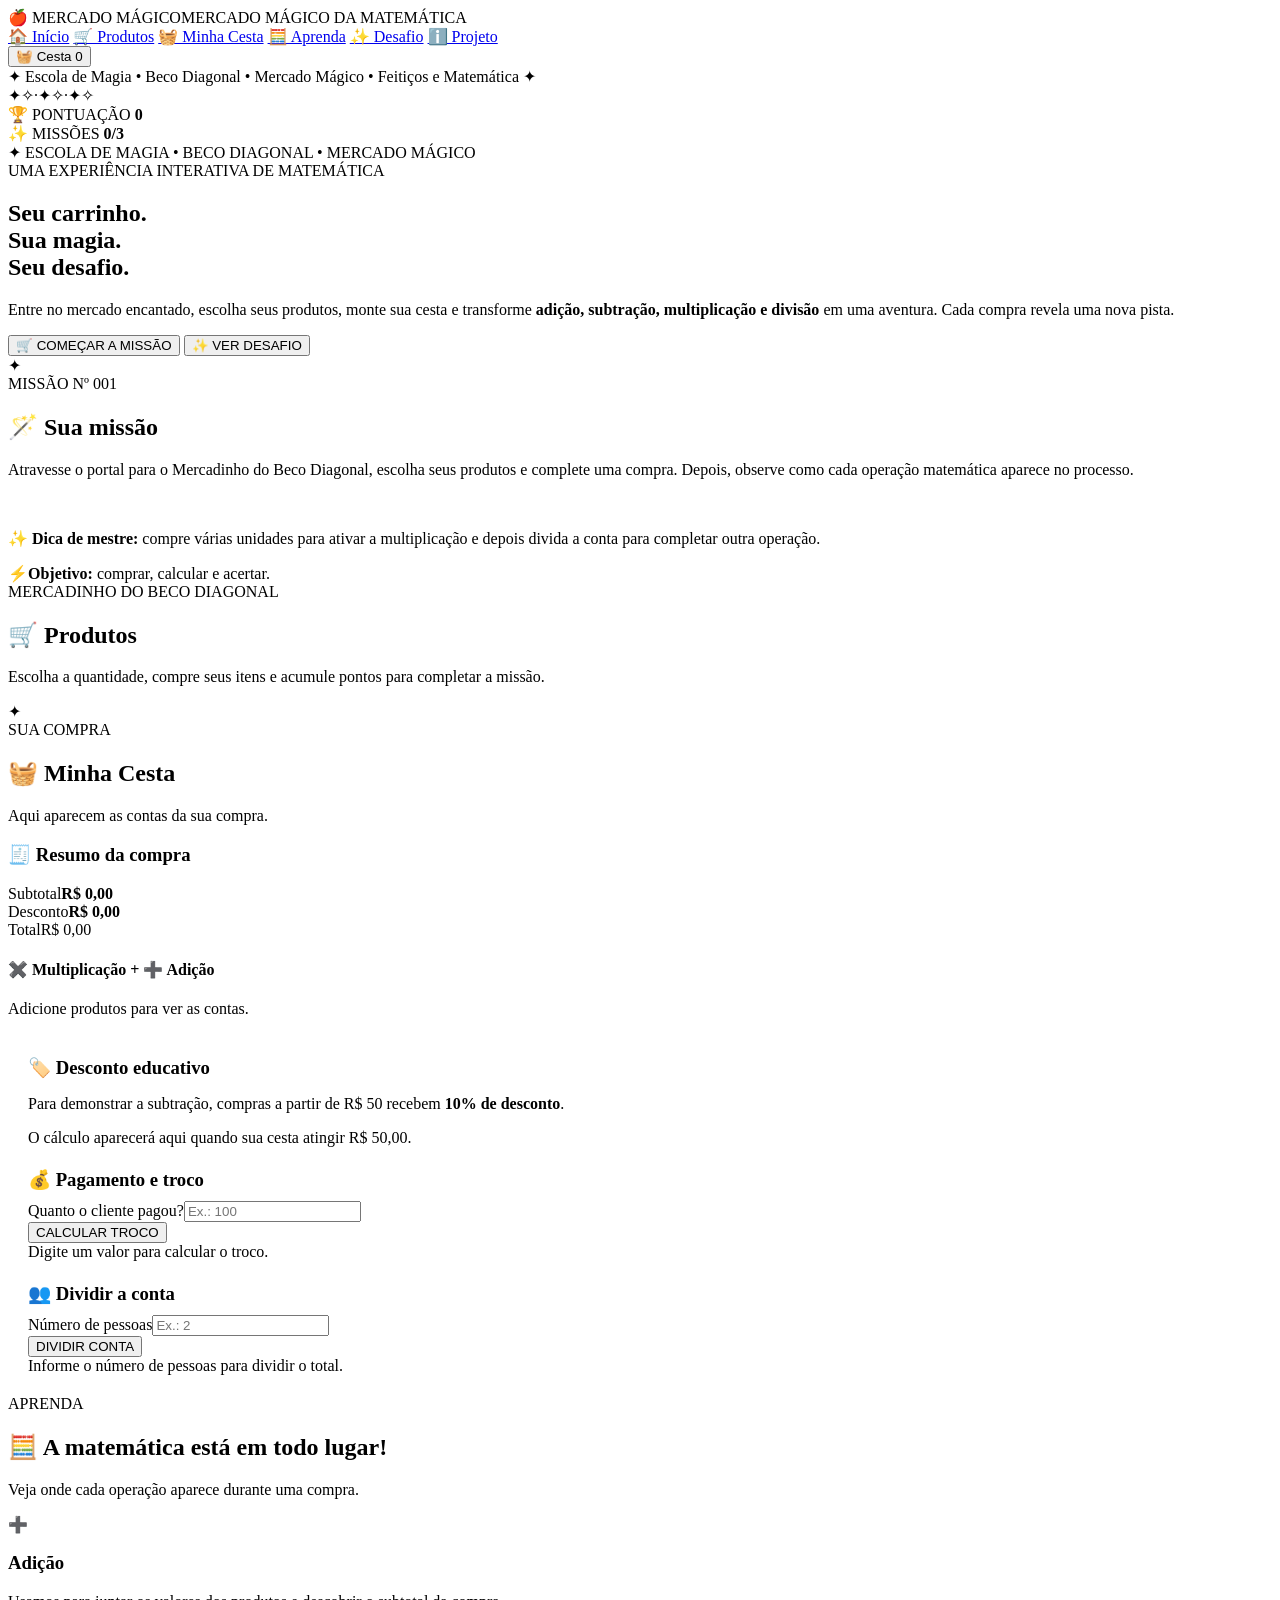
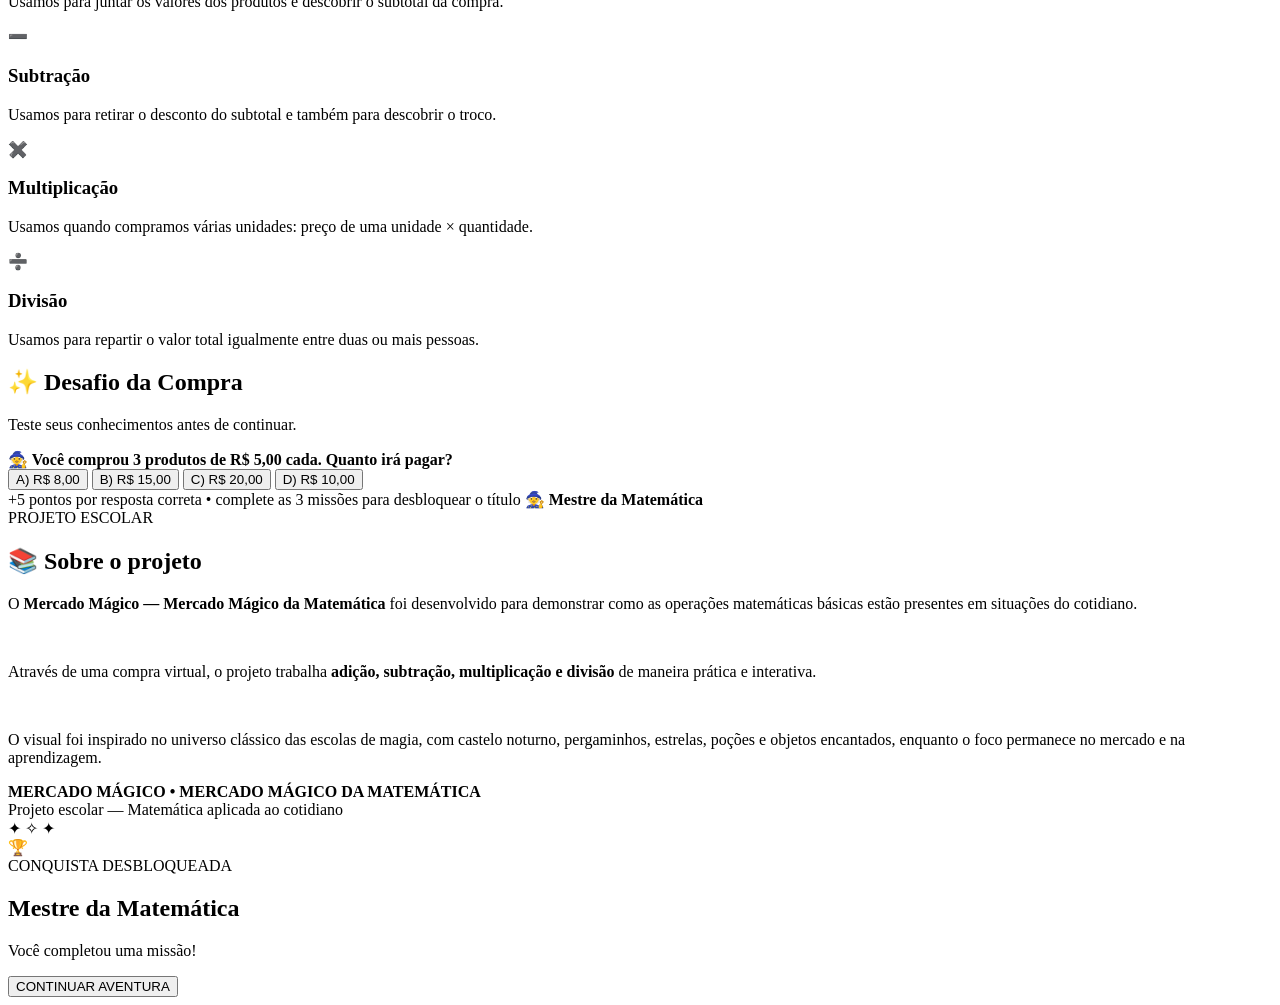
==== index.html @ 61a1bfc3 "alterações no projeto matematicos" ====
<!DOCTYPE html>
<html lang="pt-BR">
<head>
<meta charset="UTF-8">
<meta name="viewport" content="width=device-width, initial-scale=1.0">
<title>Mercado Mágico | Mercado Mágico da Matemática</title>
<link rel="stylesheet" href="style.css">
</head>
<body>

<header>
<div class="nav">
  <div class="logo">🍎 MERCADO MÁGICO<span>MERCADO MÁGICO DA MATEMÁTICA</span></div>
  <nav>
    <a href="#inicio">🏠 Início</a>
    <a href="#produtos">🛒 Produtos</a>
    <a href="#cesta">🧺 Minha Cesta</a>
    <a href="#aprender">🧮 Aprenda</a>
    <a href="#desafio">✨ Desafio</a>
    <a href="#sobre">ℹ️ Projeto</a>
  </nav>
  <button class="cartBtn" onclick="irParaCesta()">🧺 Cesta <span id="headerCount">0</span></button>
</div>
</header>
<div class="magicRibbon">✦ Escola de Magia <span>•</span> Beco Diagonal <span>•</span> Mercado Mágico <span>•</span> Feitiços e Matemática ✦</div>
<div class="floating-magic" aria-hidden="true">
  <span>✦</span><span>✧</span><span>·</span><span>✦</span><span>✧</span><span>·</span><span>✦</span><span>✧</span>
</div>
<div class="scorebar">
  <div><span class="score-label">🏆 PONTUAÇÃO</span> <strong id="score">0</strong></div>
  <div class="progress-wrap"><span id="progressFill"></span></div>
  <div><span class="score-label">✨ MISSÕES</span> <strong id="missions">0/3</strong></div>
</div>

<main>
<section id="inicio" class="hero">
  <div>
    <span class="badge">✦ ESCOLA DE MAGIA • BECO DIAGONAL • MERCADO MÁGICO</span>
    <div class="hero-kicker">UMA EXPERIÊNCIA INTERATIVA DE MATEMÁTICA</div>
    <h1>Seu carrinho.<br><span>Sua magia.</span><br>Seu desafio.</h1>
    <p>Entre no mercado encantado, escolha seus produtos, monte sua cesta e transforme <b>adição, subtração, multiplicação e divisão</b> em uma aventura. Cada compra revela uma nova pista.</p>
    <div class="hero-actions">
      <button class="primary" onclick="document.getElementById('produtos').scrollIntoView()">🛒 COMEÇAR A MISSÃO</button>
      <button class="ghost-btn" onclick="document.getElementById('desafio').scrollIntoView()">✨ VER DESAFIO</button>
    </div>
  </div>
  <div class="heroCard">
    <div class="seal">✦</div>
    <div class="card-label">MISSÃO Nº 001</div>
    <h2>🪄 Sua missão</h2>
    <p>Atravesse o portal para o Mercadinho do Beco Diagonal, escolha seus produtos e complete uma compra. Depois, observe como cada operação matemática aparece no processo.</p>
    <br><p><b>✨ Dica de mestre:</b> compre várias unidades para ativar a multiplicação e depois divida a conta para completar outra operação.</p><div class="mission-mini"><span>⚡</span><b>Objetivo:</b> comprar, calcular e acertar.</div>
  </div>
</section>

<section id="produtos">
<div class="title">
<span class="badge">MERCADINHO DO BECO DIAGONAL</span>
<h2>🛒 Produtos</h2>
<p>Escolha a quantidade, compre seus itens e acumule pontos para completar a missão.</p><div class="section-rule"><i></i><span>✦</span><i></i></div>
</div>
<div class="categories" id="categories"></div>
<div class="products" id="products"></div>
</section>

<section id="cesta">
<div class="title"><span class="badge">SUA COMPRA</span><h2>🧺 Minha Cesta</h2><p>Aqui aparecem as contas da sua compra.</p></div>
<div class="cartSection">
<div class="cartGrid">
  <div class="cartList" id="cartList"></div>
  <div class="receipt">
    <h3>🧾 Resumo da compra</h3>
    <div class="row"><span>Subtotal</span><b id="subtotal">R$ 0,00</b></div>
    <div class="row"><span>Desconto</span><b id="discount">R$ 0,00</b></div>
    <div class="row total"><span>Total</span><span id="total">R$ 0,00</span></div>
    <div class="mathBox">
      <h4>✖️ Multiplicação + ➕ Adição</h4>
      <div id="mathLines">Adicione produtos para ver as contas.</div>
    </div>
  </div>
</div>

<div style="padding:20px">
<h3 style="color:var(--verde);margin-bottom:10px">🏷️ Desconto educativo</h3>
<p>Para demonstrar a subtração, compras a partir de R$ 50 recebem <b>10% de desconto</b>.</p>
<div class="mathBox" id="discountMath">O cálculo aparecerá aqui quando sua cesta atingir R$ 50,00.</div>

<h3 style="color:var(--verde);margin:22px 0 10px">💰 Pagamento e troco</h3>
<div class="payGrid">
  <div><label>Quanto o cliente pagou?</label><input id="paid" type="number" min="0" step="0.01" placeholder="Ex.: 100"></div>
  <div style="display:flex;align-items:end"><button class="calcButton" onclick="calcularTroco()">CALCULAR TROCO</button></div>
</div>
<div class="result" id="changeResult">Digite um valor para calcular o troco.</div>

<h3 style="color:var(--verde);margin:22px 0 10px">👥 Dividir a conta</h3>
<div class="payGrid">
  <div><label>Número de pessoas</label><input id="people" type="number" min="1" step="1" placeholder="Ex.: 2"></div>
  <div style="display:flex;align-items:end"><button class="calcButton" onclick="dividirConta()">DIVIDIR CONTA</button></div>
</div>
<div class="result" id="divisionResult">Informe o número de pessoas para dividir o total.</div>
</div>
</div>
</section>

<section id="aprender">
<div class="title"><span class="badge">APRENDA</span><h2>🧮 A matemática está em todo lugar!</h2><p>Veja onde cada operação aparece durante uma compra.</p></div>
<div class="lessonGrid">
  <div class="lesson"><div class="icon">➕</div><h3>Adição</h3><p>Usamos para juntar os valores dos produtos e descobrir o subtotal da compra.</p></div>
  <div class="lesson"><div class="icon">➖</div><h3>Subtração</h3><p>Usamos para retirar o desconto do subtotal e também para descobrir o troco.</p></div>
  <div class="lesson"><div class="icon">✖️</div><h3>Multiplicação</h3><p>Usamos quando compramos várias unidades: preço de uma unidade × quantidade.</p></div>
  <div class="lesson"><div class="icon">➗</div><h3>Divisão</h3><p>Usamos para repartir o valor total igualmente entre duas ou mais pessoas.</p></div>
</div>
</section>

<section id="desafio">
<div class="challenge">
<h2>✨ Desafio da Compra</h2>
<p>Teste seus conhecimentos antes de continuar.</p>
<div class="question"><b>🧙 Você comprou 3 produtos de R$ 5,00 cada. Quanto irá pagar?</b></div>
<div class="options">
<button onclick="responderDesafio(false)">A) R$ 8,00</button>
<button onclick="responderDesafio(true)">B) R$ 15,00</button>
<button onclick="responderDesafio(false)">C) R$ 20,00</button>
<button onclick="responderDesafio(false)">D) R$ 10,00</button>
</div>
<div class="feedback" id="feedback"></div><div class="challenge-score">+5 pontos por resposta correta • complete as 3 missões para desbloquear o título <b>🧙 Mestre da Matemática</b></div>
</div>
</section>

<section id="sobre">
<div class="about">
<div class="title"><span class="badge">PROJETO ESCOLAR</span><h2>📚 Sobre o projeto</h2></div>
<p>O <b>Mercado Mágico — Mercado Mágico da Matemática</b> foi desenvolvido para demonstrar como as operações matemáticas básicas estão presentes em situações do cotidiano.</p><br>
<p>Através de uma compra virtual, o projeto trabalha <b>adição, subtração, multiplicação e divisão</b> de maneira prática e interativa.</p><br>
<p>O visual foi inspirado no universo clássico das escolas de magia, com castelo noturno, pergaminhos, estrelas, poções e objetos encantados, enquanto o foco permanece no mercado e na aprendizagem.</p>
</div>
</section>
</main>

<footer><b>MERCADO MÁGICO • MERCADO MÁGICO DA MATEMÁTICA</b><br>Projeto escolar — Matemática aplicada ao cotidiano</footer>
<div id="toast"></div>
<div id="achievement" class="achievement" aria-hidden="true">
  <div class="achievement-card">
    <div class="achievement-stars">✦ ✧ ✦</div>
    <div class="achievement-icon">🏆</div>
    <div class="achievement-small">CONQUISTA DESBLOQUEADA</div>
    <h2 id="achievementTitle">Mestre da Matemática</h2>
    <p id="achievementText">Você completou uma missão!</p>
    <button onclick="fecharConquista()">CONTINUAR AVENTURA</button>
  </div>
</div>

<script src="script.js"></script>
</body>
</html>
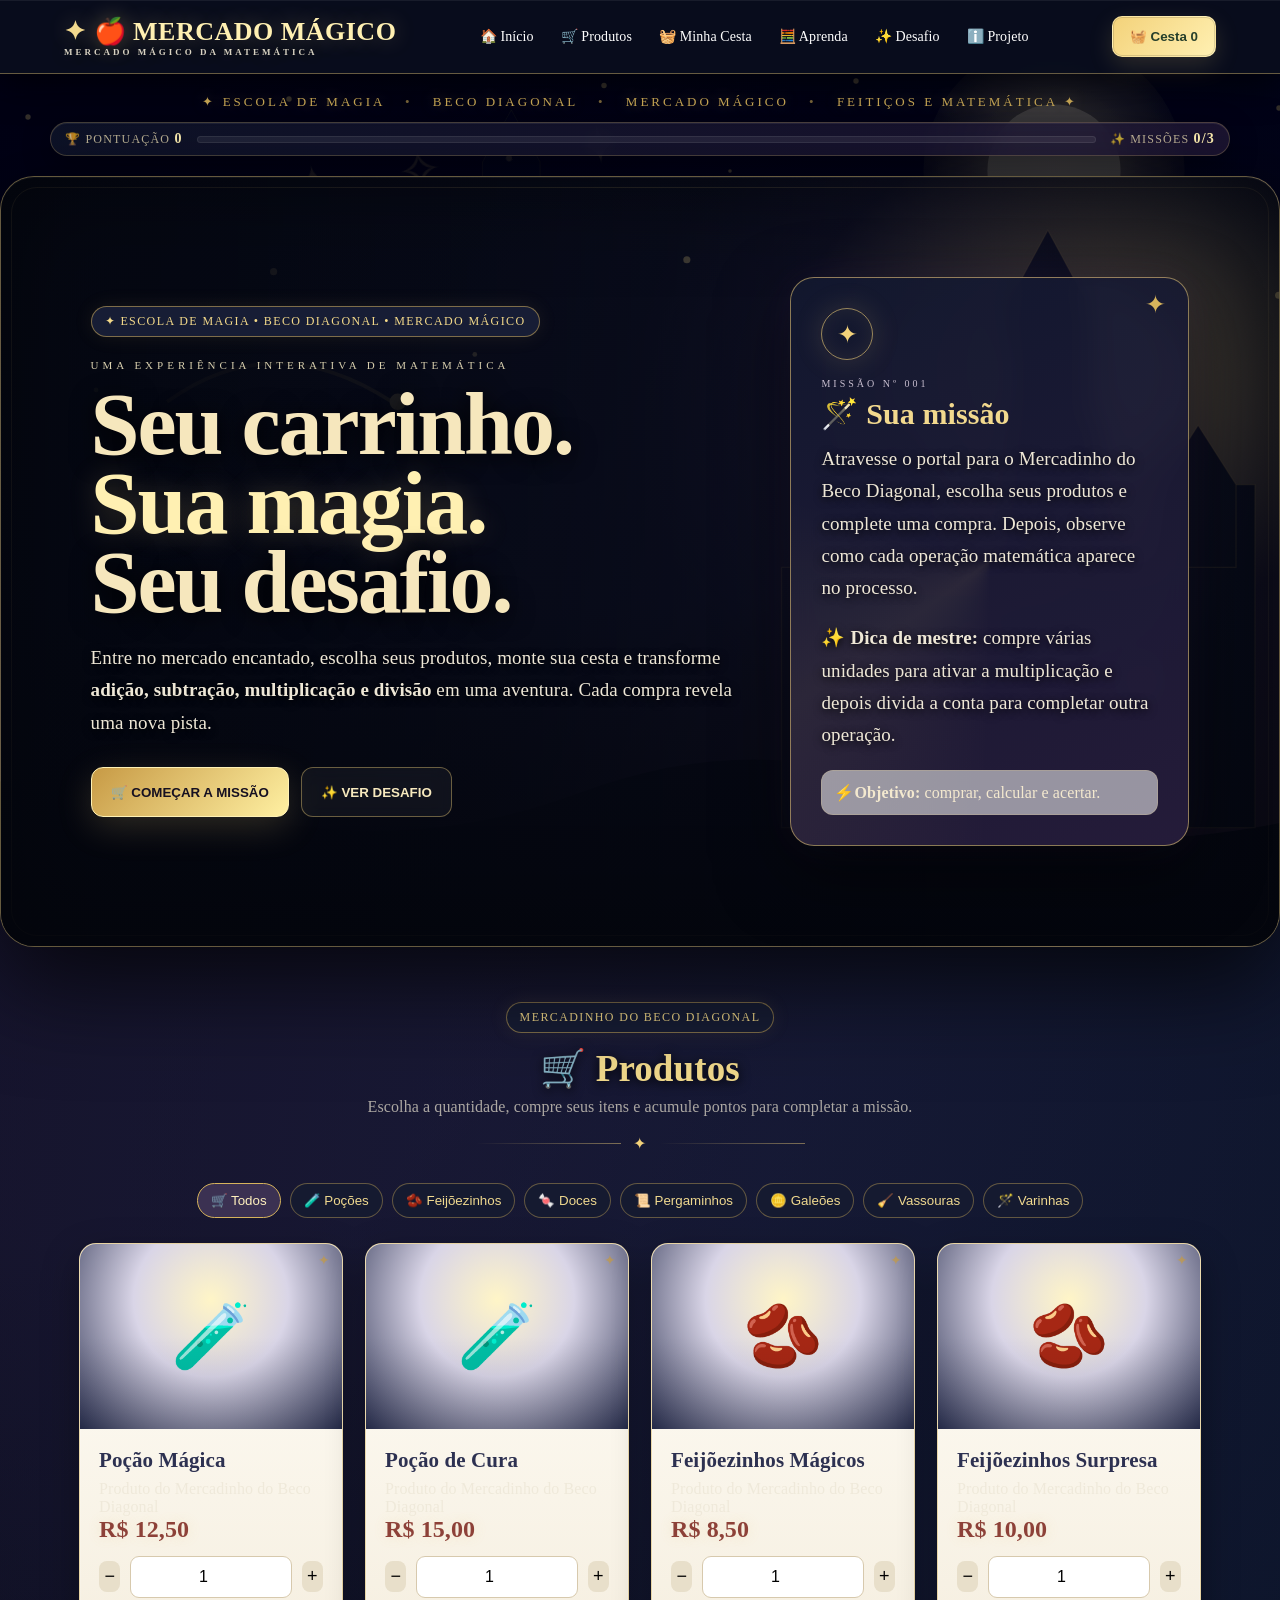
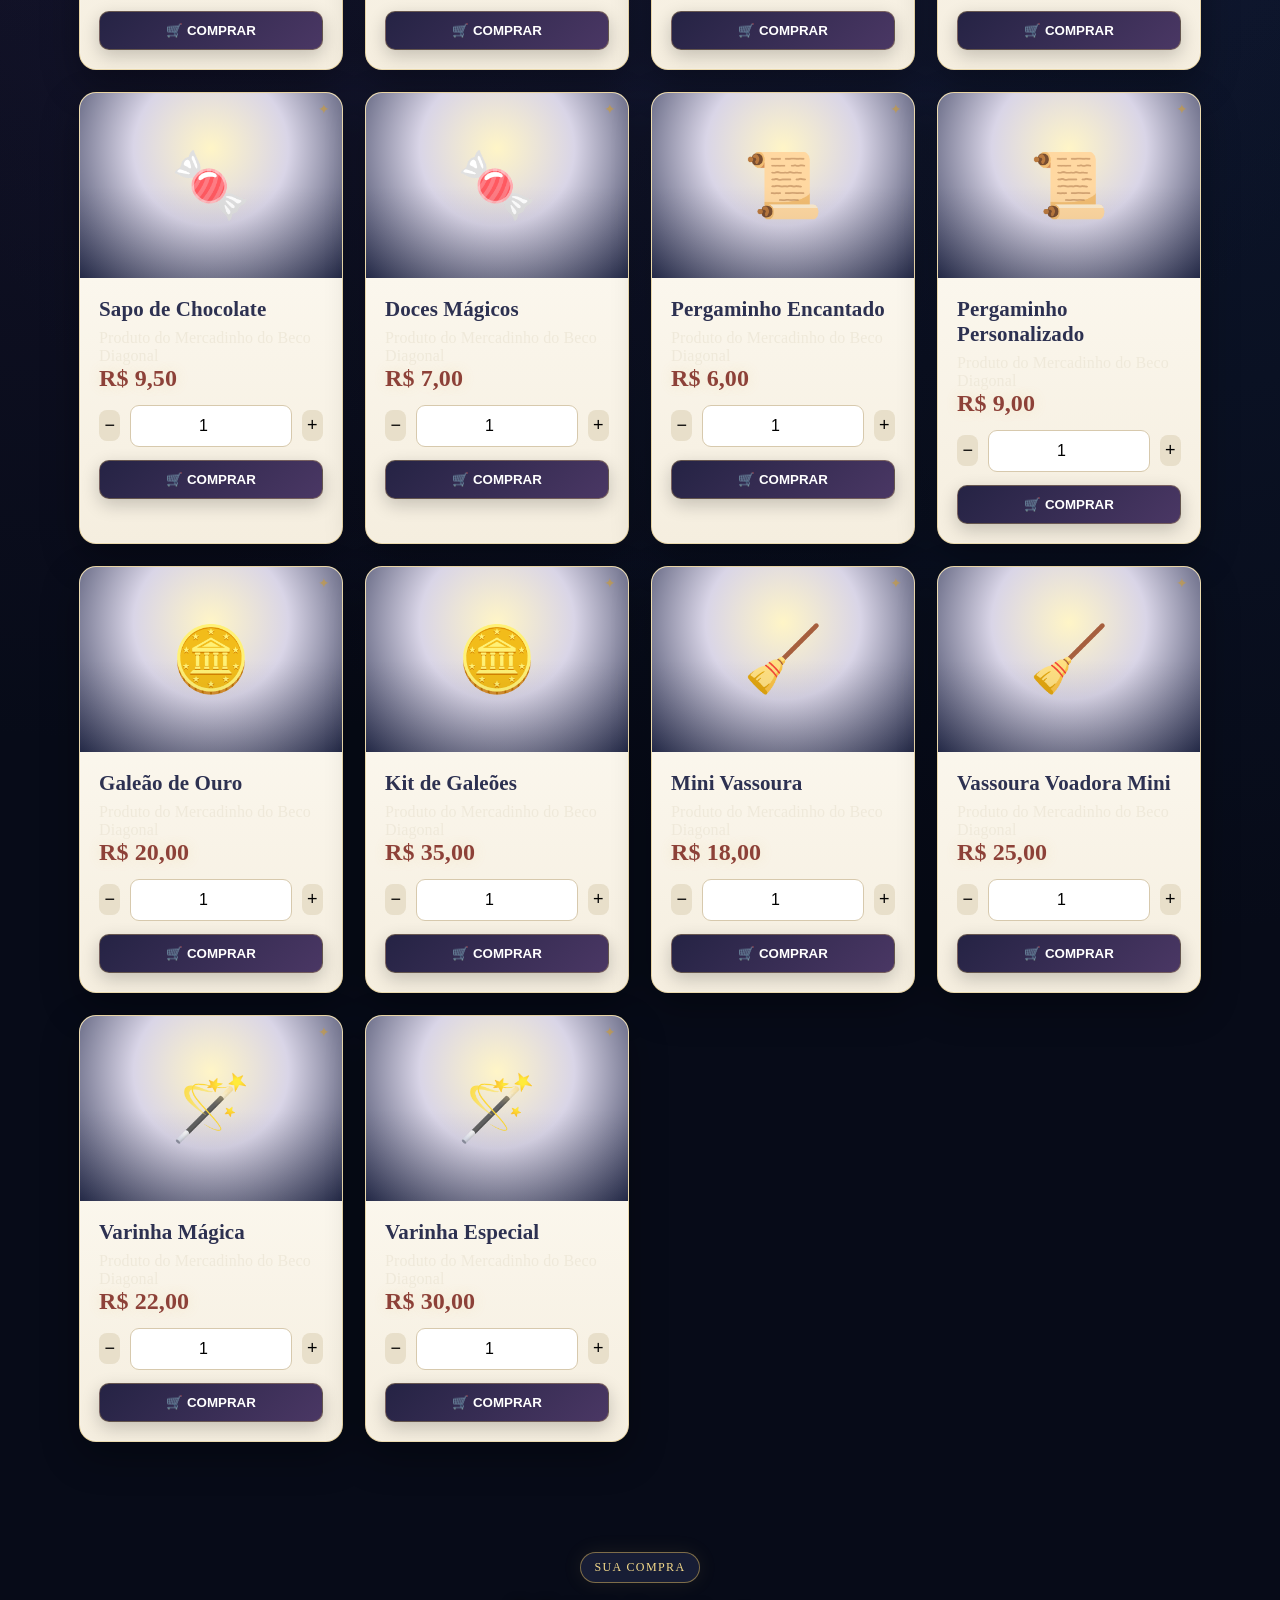
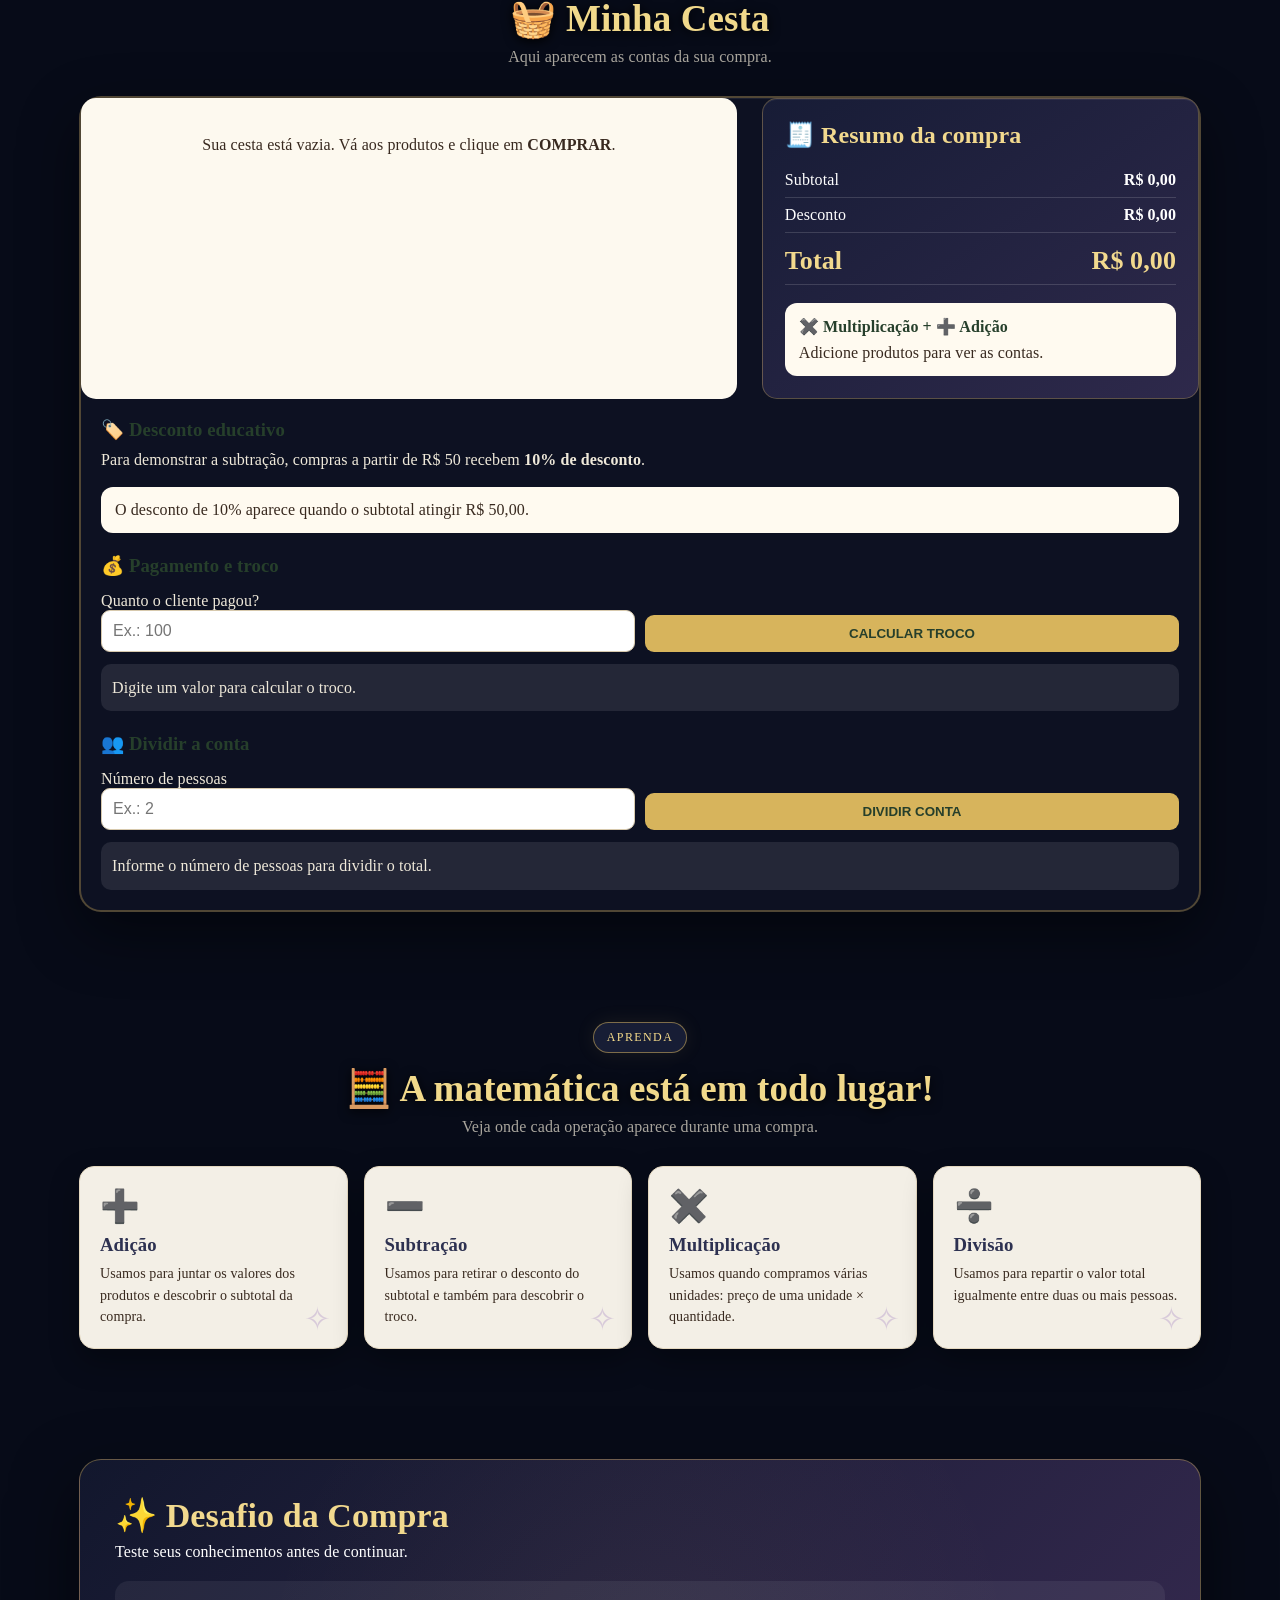
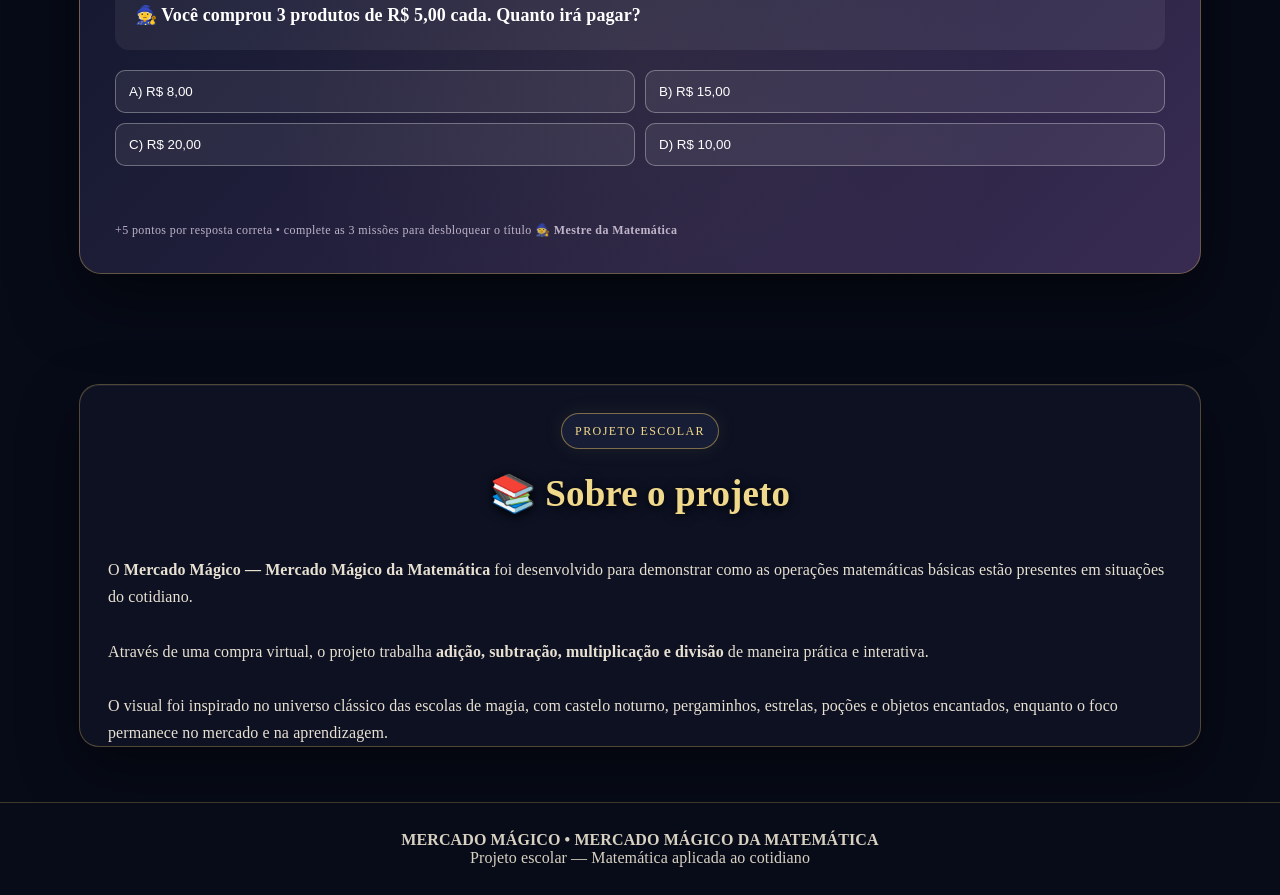
==== commit 02647788: "alteração 2.0" ====
--- a/index.html
+++ b/index.html
@@ -4,7 +4,7 @@
 <meta charset="UTF-8">
 <meta name="viewport" content="width=device-width, initial-scale=1.0">
 <title>Mercado Mágico | Mercado Mágico da Matemática</title>
-<link rel="stylesheet" href="style.css">
+<link rel="stylesheet" href="Style.css">
 </head>
 <body>
 
@@ -150,6 +150,6 @@
   </div>
 </div>
 
-<script src="script.js"></script>
+<script src="Script.js"></script>
 </body>
 </html>
--- a/Style.css
+++ b/Style.css
@@ -0,0 +1,351 @@
+/* ===== 1. Base — layout, header, hero, produtos, cesta, aulas, desafio ===== */
+:root{--verde:#263f2b;--verde2:#3e6645;--dourado:#d7b45c;--creme:#faf5e8;--marrom:#38291f;--vermelho:#8d4138;--branco:#fffdf8}
+*{box-sizing:border-box;margin:0;padding:0}
+html{scroll-behavior:smooth}
+body{font-family:Georgia,"Times New Roman",serif;background:linear-gradient(135deg,#faf5e8,#eef3e8);color:var(--marrom)}
+header{position:sticky;top:0;z-index:50;background:rgba(38,63,43,.98);color:white;padding:16px 5%;box-shadow:0 4px 20px #0003}
+.nav{max-width:1250px;margin:auto;display:flex;align-items:center;gap:22px}
+.logo{font-size:25px;font-weight:bold;color:#f2d98e;white-space:nowrap}
+.logo span{display:block;font-size:10px;letter-spacing:2px;color:#fff}
+nav{display:flex;gap:5px;flex:1;justify-content:center;flex-wrap:wrap}
+nav a{color:white;text-decoration:none;padding:9px 11px;border-radius:8px;font-size:14px}
+nav a:hover{background:#ffffff18;color:#f2d98e}
+.cartBtn,.primary{border:0;background:var(--dourado);color:var(--verde);font-weight:bold;border-radius:10px;padding:12px 17px;cursor:pointer}
+.cartBtn{white-space:nowrap}
+.hero{max-width:1250px;margin:auto;padding:75px 5%;display:grid;grid-template-columns:1.25fr .75fr;gap:35px;align-items:center}
+.badge{display:inline-block;background:var(--verde);color:white;border-radius:30px;padding:7px 13px;font-size:12px;letter-spacing:1.4px;margin-bottom:14px}
+h1{font-size:clamp(42px,6vw,72px);line-height:.98;color:var(--verde);margin-bottom:20px}
+.hero p{font-size:19px;line-height:1.7;max-width:720px}
+.heroCard{background:#fffaf0;border:2px solid var(--dourado);padding:28px;border-radius:20px;box-shadow:0 15px 40px #38291f18;position:relative}
+.heroCard:before{content:"✦";position:absolute;right:22px;top:12px;color:var(--dourado);font-size:25px}
+.heroCard h2{color:var(--verde);margin-bottom:12px}
+.heroCard p{font-size:16px}
+section{max-width:1250px;margin:auto;padding:55px 5%}
+.title{text-align:center;margin-bottom:30px}
+.title h2{font-size:37px;color:var(--verde);margin-bottom:8px}
+.title p{opacity:.78}
+.categories{display:flex;gap:9px;justify-content:center;flex-wrap:wrap;margin-bottom:25px}
+.categories button{border:1px solid var(--verde);background:white;color:var(--verde);padding:9px 13px;border-radius:20px;cursor:pointer}
+.categories button.active,.categories button:hover{background:var(--verde);color:white}
+.products{display:grid;grid-template-columns:repeat(auto-fit,minmax(220px,1fr));gap:18px}
+.card{background:var(--branco);border:1px solid #e3d8c0;border-radius:17px;overflow:hidden;box-shadow:0 8px 25px #38291f12;transition:.2s}
+.card:hover{transform:translateY(-4px);box-shadow:0 14px 30px #38291f1d}
+.productImage{height:160px;background:linear-gradient(135deg,#e0eadb,#f7edcf);display:flex;align-items:center;justify-content:center;font-size:64px}
+.productImage img{width:100%;height:100%;object-fit:cover;display:none}
+.cardBody{padding:17px}
+.cardBody h3{color:var(--verde);font-size:20px;margin-bottom:7px}
+.price{font-size:22px;font-weight:bold;color:var(--vermelho)}
+.qty{display:flex;align-items:center;justify-content:center;gap:10px;margin:13px 0}
+.qty button{width:31px;height:31px;border:0;border-radius:8px;background:#e8dfca;cursor:pointer;font-size:18px}
+.qty input{width:50px;text-align:center;padding:7px;border:1px solid #d4c7ad;border-radius:8px}
+.buy{width:100%;border:0;border-radius:10px;padding:11px;background:var(--verde);color:white;font-weight:bold;cursor:pointer}
+.buy:hover{background:var(--verde2)}
+.cartSection{background:#fffaf0;border:2px solid #dfcfad;border-radius:22px}
+.cartGrid{display:grid;grid-template-columns:1.2fr .8fr;gap:25px}
+.cartList{background:white;border-radius:15px;padding:18px}
+.cartLine{display:grid;grid-template-columns:1fr auto auto auto;gap:12px;align-items:center;padding:13px 5px;border-bottom:1px solid #eee4d2}
+.cartLine:last-child{border:0}
+.miniQty{display:flex;align-items:center;gap:6px}
+.miniQty button{border:0;background:#eee5d2;width:27px;height:27px;border-radius:6px;cursor:pointer}
+.remove{border:0;background:#8d4138;color:white;padding:6px 8px;border-radius:6px;cursor:pointer}
+.receipt{background:var(--verde);color:white;border-radius:15px;padding:22px}
+.receipt h3{color:#f2d98e;margin-bottom:14px;font-size:24px}
+.row{display:flex;justify-content:space-between;gap:15px;padding:8px 0;border-bottom:1px solid #ffffff25}
+.total{font-size:26px;font-weight:bold;color:#f2d98e;padding-top:13px}
+.mathBox{margin-top:18px;background:#fffaf0;color:var(--marrom);border-radius:12px;padding:14px}
+.mathBox h4{color:var(--verde);margin-bottom:8px}
+.payGrid{display:grid;grid-template-columns:1fr 1fr;gap:10px;margin-top:15px}
+input[type=number]{width:100%;padding:11px;border:1px solid #d7c9ad;border-radius:9px;font-size:16px}
+.calcButton{width:100%;border:0;border-radius:9px;padding:11px;background:var(--dourado);color:var(--verde);font-weight:bold;cursor:pointer}
+.result{margin-top:12px;background:#ffffff18;border-radius:10px;padding:11px;line-height:1.6}
+.lessonGrid{display:grid;grid-template-columns:repeat(4,1fr);gap:16px}
+.lesson{background:white;border:1px solid #e4d8c0;border-radius:15px;padding:20px;box-shadow:0 7px 20px #38291f10}
+.lesson .icon{font-size:32px;margin-bottom:9px}
+.lesson h3{color:var(--verde);margin-bottom:7px}
+.lesson p{line-height:1.55;font-size:14px}
+.challenge{background:linear-gradient(135deg,#263f2b,#3e6645);color:white;border-radius:22px;padding:35px}
+.challenge h2{color:#f2d98e;font-size:34px;margin-bottom:8px}
+.question{background:#ffffff10;padding:20px;border-radius:14px;margin:20px 0;font-size:18px;line-height:1.6}
+.options{display:grid;grid-template-columns:repeat(2,1fr);gap:10px}
+.options button{border:1px solid #ffffff50;background:#ffffff12;color:white;border-radius:10px;padding:13px;cursor:pointer;text-align:left}
+.options button:hover{background:#ffffff22}
+.feedback{margin-top:14px;font-weight:bold;min-height:25px}
+.about{background:#fffaf0;border-radius:20px;border:1px solid #e0d3b9;line-height:1.7}
+footer{background:#1d3021;color:white;text-align:center;padding:28px}
+#toast{position:fixed;bottom:22px;left:50%;transform:translateX(-50%) translateY(80px);background:var(--verde);color:white;padding:13px 18px;border-radius:12px;opacity:0;transition:.3s;z-index:100}
+#toast.show{transform:translateX(-50%) translateY(0);opacity:1}
+@media(max-width:900px){.hero,.cartGrid{grid-template-columns:1fr}.lessonGrid{grid-template-columns:repeat(2,1fr)}nav{order:3;width:100%}.nav{flex-wrap:wrap}}
+@media(max-width:600px){.lessonGrid,.options{grid-template-columns:1fr}.cartLine{grid-template-columns:1fr auto}.hero{padding-top:45px}}
+
+/* ✨ Identidade visual de fantasia — inspiração bruxa/escola de magia */
+body{background:#0b1020;position:relative;overflow-x:hidden}
+body:before{content:"";position:fixed;inset:0;z-index:-3;background:linear-gradient(180deg,rgba(7,10,25,.72),rgba(20,13,32,.90)),url('imagens/noite-magica.svg') center top/cover no-repeat;}
+body:after{content:"✦  ·  ✧  ·  ✦  ·  ✧  ·  ✦  ·  ✧  ·  ✦";position:fixed;top:12%;left:0;right:0;color:#f2d98e22;font-size:42px;letter-spacing:18px;z-index:-1;white-space:nowrap;pointer-events:none;transform:rotate(-8deg)}
+header{background:rgba(9,13,29,.94);border-bottom:1px solid #d7b45c66;backdrop-filter:blur(10px)}
+.logo{font-family:Georgia,serif;text-shadow:0 0 18px #d7b45c55;letter-spacing:.5px}.logo:before{content:"✦ ";color:#f2d98e}.logo span{color:#d8d2c2}
+nav a{font-family:Georgia,serif}nav a:hover{background:#d7b45c18;color:#f2d98e}
+.hero{max-width:1250px;margin:25px auto 0;padding:95px 5% 80px;min-height:610px;position:relative;border:1px solid #d7b45c44;border-radius:28px;background:linear-gradient(90deg,rgba(9,13,29,.92),rgba(9,13,29,.66),rgba(9,13,29,.20)),url('imagens/banner-magico.svg') center/cover;box-shadow:0 25px 70px #0008,inset 0 0 80px #0005;overflow:hidden}
+.hero:after{content:"✦";position:absolute;right:8%;top:10%;font-size:90px;color:#f2d98e55;animation:twinkle 2.8s infinite}
+.hero>*{position:relative;z-index:1}.badge{background:#171d35;border:1px solid #d7b45c88;color:#f4da8a;box-shadow:0 0 20px #d7b45c18}
+h1{color:#f6e7bd;text-shadow:0 3px 25px #000;max-width:800px}.hero p{color:#f2eee4;text-shadow:0 2px 8px #000;max-width:760px}.primary{background:linear-gradient(135deg,#d7b45c,#f1d98b);box-shadow:0 7px 25px #d7b45c33}.heroCard{background:rgba(16,20,39,.88);border:1px solid #d7b45c88;color:#eee8d8;box-shadow:0 20px 50px #0007;backdrop-filter:blur(8px)}.heroCard h2{color:#f2d98e}.heroCard p{color:#e8e1d2}
+section{color:#efe9da}.title h2{color:#f1d98b;text-shadow:0 2px 12px #000}.title p{color:#d6d0c2}.categories button{background:#151a30;border-color:#d7b45c66;color:#f0d98f}.categories button.active,.categories button:hover{background:#3b3152;border-color:#d7b45c;color:#fff0bd}
+.card{background:linear-gradient(180deg,#fffdf7,#f5eedf);border-color:#d7b45c66}.productImage{background:radial-gradient(circle at 50% 30%,#fff5c7,#d9d5e7 42%,#272d4d 100%)}.cardBody h3{color:#2d3151}.buy{background:#29284a}.buy:hover{background:#46345e}
+.cartSection,.about{background:rgba(15,19,36,.92);border-color:#d7b45c55;box-shadow:0 18px 50px #0005}.cartList{background:#fdf9ef;color:#38291f}.receipt{background:linear-gradient(145deg,#171c36,#2e294b);border:1px solid #d7b45c55}.lesson{background:rgba(253,249,239,.96);color:#38291f}.lesson h3{color:#2d3151}.challenge{background:linear-gradient(135deg,#12172d,#382b52);border:1px solid #d7b45c66;box-shadow:0 20px 50px #0005}.about p{color:#e8e1d2;padding:0 28px}.about .title{padding-top:28px}footer{background:#080c18;border-top:1px solid #d7b45c44;color:#d8d1c2}
+.magicRibbon{max-width:1250px;margin:18px auto -10px;padding:10px 5%;text-align:center;color:#d7b45c;font-size:13px;letter-spacing:3px;text-transform:uppercase}.magicRibbon span{opacity:.6;padding:0 14px}
+@keyframes twinkle{0%,100%{opacity:.25;transform:scale(.9) rotate(0)}50%{opacity:.9;transform:scale(1.08) rotate(12deg)}}
+@media(max-width:600px){.hero{margin:12px 3%;border-radius:20px;min-height:auto;padding:65px 6%}.heroCard{margin-top:15px}.magicRibbon{font-size:10px;letter-spacing:1.5px}}
+
+/* ===== 2. Ajustes responsivos (mobile/tablet) ===== */
+/* Ajustes responsivos para celular e tablet */
+* { box-sizing: border-box; }
+html, body { width: 100%; max-width: 100%; overflow-x: hidden; }
+img, video, canvas { max-width: 100%; height: auto; }
+button, input, select, textarea { max-width: 100%; }
+
+@media (max-width: 900px) {
+  .container, .content, .main-container { width: calc(100% - 24px); margin-inline: auto; }
+  .hero, .banner { min-height: 360px; padding: 40px 24px; }
+  .products, .product-grid, .cards, .grid { grid-template-columns: repeat(2, minmax(0, 1fr)); }
+  header { padding-inline: 16px; }
+  nav { gap: 12px; flex-wrap: wrap; }
+}
+
+@media (max-width: 600px) {
+  .container, .content, .main-container { width: calc(100% - 20px); }
+  .hero, .banner { min-height: 300px; padding: 28px 16px; background-position: center; }
+  .products, .product-grid, .cards, .grid { grid-template-columns: 1fr; }
+  .actions, .buttons, .hero-actions { display: flex; flex-direction: column; gap: 10px; }
+  .actions > *, .buttons > *, .hero-actions > * { width: 100%; }
+  table { display: block; width: 100%; overflow-x: auto; -webkit-overflow-scrolling: touch; }
+  input, select, textarea, button { min-height: 44px; font-size: 16px; }
+  h1 { font-size: clamp(2rem, 9vw, 3rem); line-height: 1.05; }
+}
+
+@media (max-width: 380px) {
+  .container, .content, .main-container { width: calc(100% - 14px); }
+  header { padding-inline: 8px; }
+}
+
+/* ===== 3. Edicao Competicao — identidade premium de escola magica ===== */
+/* =========================================================
+   EDIÇÃO COMPETIÇÃO — identidade premium de escola mágica
+   ========================================================= */
+:root{
+  --gold:#f3d27a;
+  --gold2:#fff0b2;
+  --ink:#070b18;
+  --violet:#5c3c87;
+  --violet2:#8d64bd;
+  --glass:rgba(12,16,35,.72);
+}
+body{
+  background:
+    radial-gradient(circle at 12% 15%,#33255355 0 8%,transparent 30%),
+    radial-gradient(circle at 88% 22%,#172b5350 0 8%,transparent 28%),
+    #070b18;
+  letter-spacing:.1px;
+}
+body:before{filter:saturate(1.08) contrast(1.08);opacity:.95}
+body:after{content:"✦     ✧        ·       ✦        ✧      ·       ✦";font-size:54px;letter-spacing:24px;color:#f3d27a18;animation:drift 18s linear infinite}
+header{
+  border-bottom:1px solid #f3d27a66;
+  box-shadow:0 10px 35px #0009,0 1px 0 #fff1 inset;
+}
+.nav{max-width:1320px}
+.logo{font-size:26px;color:var(--gold2);text-shadow:0 0 22px #f3d27a55}
+.logo span{font-size:9px;letter-spacing:3px}
+.cartBtn{
+  border:1px solid #fff3c066;
+  background:linear-gradient(135deg,#f3d27a,#fff0b2);
+  box-shadow:0 8px 25px #f3d27a28,0 0 0 1px #0002 inset;
+}
+.magicRibbon{
+  max-width:1320px;
+  margin:12px auto -6px;
+  padding:8px 4%;
+  text-shadow:0 0 15px #f3d27a77;
+}
+.scorebar{
+  max-width:1180px;
+  margin:10px auto 0;
+  padding:8px 14px;
+  display:grid;
+  grid-template-columns:auto minmax(100px,1fr) auto;
+  align-items:center;
+  gap:14px;
+  color:#f7e8bb;
+  background:linear-gradient(90deg,#10162ccc,#211837cc);
+  border:1px solid #f3d27a3d;
+  border-radius:999px;
+  box-shadow:0 8px 30px #0005,inset 0 1px #fff1;
+  backdrop-filter:blur(12px);
+  font-size:12px;
+  letter-spacing:1.2px;
+}
+.score-label{opacity:.75}
+.scorebar strong{color:var(--gold2);font-size:14px}
+.progress-wrap{height:7px;background:#ffffff12;border-radius:99px;overflow:hidden;border:1px solid #ffffff14}
+#progressFill{display:block;height:100%;width:0;background:linear-gradient(90deg,#c59a42,#fff0a5);box-shadow:0 0 14px #f3d27a99;transition:width .5s ease}
+.floating-magic{position:fixed;inset:0;pointer-events:none;z-index:0;overflow:hidden}
+.floating-magic span{position:absolute;color:#f3d27a55;font-size:20px;animation:floatMagic 12s linear infinite}
+.floating-magic span:nth-child(1){left:7%;top:28%;animation-delay:-2s}
+.floating-magic span:nth-child(2){left:21%;top:72%;animation-delay:-8s}
+.floating-magic span:nth-child(3){left:41%;top:20%;animation-delay:-5s}
+.floating-magic span:nth-child(4){left:63%;top:67%;animation-delay:-10s}
+.floating-magic span:nth-child(5){left:79%;top:30%;animation-delay:-3s}
+.floating-magic span:nth-child(6){left:90%;top:78%;animation-delay:-7s}
+.floating-magic span:nth-child(7){left:53%;top:46%;animation-delay:-1s}
+.floating-magic span:nth-child(8){left:31%;top:42%;animation-delay:-6s}
+.hero{
+  max-width:1320px;
+  min-height:650px;
+  margin:20px auto 0;
+  padding:100px 7%;
+  border-radius:34px;
+  border:1px solid #f3d27a66;
+  background:
+    linear-gradient(90deg,rgba(5,8,19,.96) 0%,rgba(7,10,24,.82) 43%,rgba(7,10,24,.20) 100%),
+    radial-gradient(circle at 75% 30%,#6f4a9955,transparent 30%),
+    url('imagens/banner-magico.svg') center/cover;
+  box-shadow:0 35px 100px #000b,inset 0 0 100px #0009,inset 0 1px #fff2;
+}
+.hero:before{content:"";position:absolute;inset:10px;border:1px solid #f3d27a22;border-radius:26px;pointer-events:none}
+.hero-kicker{font-size:11px;letter-spacing:4px;color:#d8cfae;margin:8px 0 14px}
+h1{font-size:clamp(48px,7vw,88px);line-height:.9;letter-spacing:-2px}
+h1 span{
+  color:var(--gold2);
+  text-shadow:0 0 28px #f3d27a38;
+}
+.hero p{font-size:19px;max-width:650px;color:#eee7d6}
+.hero-actions{display:flex;gap:12px;align-items:center;margin-top:28px}
+.primary,.ghost-btn{
+  min-height:50px;padding:13px 19px;border-radius:12px;font-weight:800;cursor:pointer;transition:.25s;
+}
+.primary{background:linear-gradient(135deg,#c79a45,#fff0a2);color:#161021;border:1px solid #fff1b4;box-shadow:0 10px 35px #f3d27a2d}
+.primary:hover{transform:translateY(-3px);box-shadow:0 15px 45px #f3d27a55}
+.ghost-btn{background:#ffffff0c;color:#f7e9be;border:1px solid #f3d27a66;backdrop-filter:blur(8px)}
+.ghost-btn:hover{background:#f3d27a18;transform:translateY(-3px)}
+.heroCard{
+  background:linear-gradient(160deg,#12182fe8,#281e3ee8);
+  border:1px solid #f3d27a88;
+  border-radius:24px;
+  padding:30px;
+  box-shadow:0 25px 70px #0008,0 0 40px #8d64bd18;
+  backdrop-filter:blur(14px);
+  overflow:hidden;
+}
+.heroCard:after{content:"";position:absolute;inset:-50%;background:conic-gradient(from 180deg,transparent,#f3d27a12,transparent 30%);animation:spin 16s linear infinite;pointer-events:none}
+.heroCard>*{position:relative;z-index:1}
+.heroCard h2{font-size:30px}
+.seal{
+  width:52px;height:52px;border-radius:50%;display:grid;place-items:center;
+  border:1px solid #f3d27a99;color:#f3d27a;font-size:25px;
+  box-shadow:0 0 30px #f3d27a25,inset 0 0 20px #f3d27a12;margin-bottom:18px;
+}
+.card-label{font-size:10px;letter-spacing:3px;color:#c9bfd0;margin-bottom:7px}
+.mission-mini{margin-top:18px;padding:12px;border-radius:12px;background:#fff8;border:1px solid #f3d27a2e;color:#f4e9cf}
+.section-rule{display:flex;align-items:center;justify-content:center;gap:12px;margin:18px auto 0;max-width:330px;color:#f3d27a}
+.section-rule i{height:1px;flex:1;background:linear-gradient(90deg,transparent,#f3d27a77)}
+.products{gap:22px}
+.card{
+  position:relative;
+  border:1px solid #d7b45c77;
+  box-shadow:0 14px 38px #0005,0 0 0 1px #fff2 inset;
+  transition:transform .3s ease,box-shadow .3s ease;
+}
+.card:before{
+  content:"✦";position:absolute;right:12px;top:8px;color:#c59a42;font-size:14px;z-index:2;opacity:.7
+}
+.card:hover{transform:translateY(-8px) rotate(-.3deg);box-shadow:0 22px 55px #0008,0 0 28px #f3d27a18}
+.productImage{height:185px;position:relative}
+.productImage:after{content:"";position:absolute;inset:0;background:linear-gradient(180deg,transparent 50%,#090b1620)}
+.cardBody{padding:19px}
+.cardBody h3{font-size:21px}
+.price{font-size:24px;text-shadow:0 0 14px #d7b45c33}
+.buy{background:linear-gradient(135deg,#252344,#4a3764);border:1px solid #d7b45c55;box-shadow:0 6px 18px #0003}
+.buy:hover{background:linear-gradient(135deg,#3a315a,#644a83);box-shadow:0 8px 25px #8d64bd35}
+.qty button{transition:.2s}.qty button:hover{transform:scale(1.08);background:#d9c999}
+.cartSection,.about{box-shadow:0 22px 60px #0007,inset 0 1px #fff1}
+.receipt{box-shadow:inset 0 1px #fff1}
+.lesson{
+  position:relative;overflow:hidden;
+  box-shadow:0 12px 30px #0005;
+  transition:.25s;
+}
+.lesson:hover{transform:translateY(-6px);box-shadow:0 20px 45px #0007}
+.lesson:after{content:"✧";position:absolute;right:15px;bottom:10px;color:#8d64bd44;font-size:32px}
+.challenge{position:relative;overflow:hidden;box-shadow:0 25px 65px #0008}
+.challenge:before{content:"";position:absolute;inset:-30%;background:radial-gradient(circle,#f3d27a0c,transparent 40%);animation:pulse 4s ease-in-out infinite}
+.challenge>*{position:relative}
+.challenge-score{margin-top:18px;font-size:12px;letter-spacing:.4px;color:#d9cde2;opacity:.85}
+.feedback{padding:8px 0}
+.achievement{
+  position:fixed;inset:0;z-index:999;display:grid;place-items:center;padding:20px;
+  background:#03050bbd;backdrop-filter:blur(9px);opacity:0;pointer-events:none;transition:.3s;
+}
+.achievement.show{opacity:1;pointer-events:auto}
+.achievement-card{
+  width:min(460px,100%);padding:38px 30px;text-align:center;border-radius:28px;
+  background:linear-gradient(160deg,#11182e,#2d2047);
+  border:1px solid #f3d27a99;box-shadow:0 35px 100px #000b,0 0 50px #f3d27a1f;
+  transform:translateY(20px) scale(.96);transition:.35s;
+}
+.achievement.show .achievement-card{transform:translateY(0) scale(1)}
+.achievement-stars{color:#f3d27a;font-size:22px;letter-spacing:10px}
+.achievement-icon{font-size:64px;margin:12px 0}
+.achievement-small{font-size:10px;letter-spacing:3px;color:#cfc5a7}
+.achievement h2{font-size:30px;color:#fff0ae;margin:8px 0}
+.achievement p{color:#ddd5c4;margin-bottom:22px}
+.achievement button{border:0;border-radius:11px;padding:13px 18px;background:linear-gradient(135deg,#c79a45,#fff0a2);font-weight:800;color:#171021;cursor:pointer}
+@keyframes twinkle{0%,100%{opacity:.25;transform:scale(.9) rotate(0)}50%{opacity:1;transform:scale(1.1) rotate(12deg)}}
+@keyframes drift{from{transform:translateX(-2%)}to{transform:translateX(2%)}}
+@keyframes floatMagic{0%{transform:translateY(0) rotate(0);opacity:0}15%{opacity:.6}80%{opacity:.35}100%{transform:translateY(-90px) rotate(180deg);opacity:0}}
+@keyframes spin{to{transform:rotate(360deg)}}
+@keyframes pulse{0%,100%{transform:scale(.9);opacity:.5}50%{transform:scale(1.1);opacity:1}}
+@media(max-width:900px){
+  .scorebar{margin-inline:12px}
+  .hero{min-height:auto;padding:75px 7%}
+}
+@media(max-width:600px){
+  .scorebar{grid-template-columns:auto 1fr auto;font-size:10px;gap:7px}
+  .hero{margin-inline:10px;border-radius:24px;padding:62px 6%}
+  .hero-actions{flex-direction:column;align-items:stretch}
+  .primary,.ghost-btn{width:100%}
+  h1{font-size:clamp(42px,14vw,66px)}
+  .hero p{font-size:17px}
+}
+
+/* ===== 4. Banner cinematografico animado (suporte visual do JS de fundo) ===== */
+/* Banner cinematográfico animado — 100% feito em CSS + JavaScript */
+.hero{position:relative;isolation:isolate;overflow:hidden}
+.hero > *:not(.magicSky):not(.cinematicFog):not(.flyingLetters){position:relative;z-index:3}
+.magicSky{
+  position:absolute;inset:0;width:100%;height:100%;z-index:0;
+  pointer-events:none;display:block;
+}
+.hero:after{
+  content:"";position:absolute;inset:0;z-index:1;pointer-events:none;
+  background:
+    linear-gradient(180deg,rgba(4,7,18,.18),rgba(4,7,18,.35) 55%,rgba(3,5,12,.78)),
+    radial-gradient(circle at 50% 35%,transparent 0 22%,rgba(3,5,12,.45) 78%);
+  mix-blend-mode:normal;
+}
+.cinematicFog{
+  position:absolute;z-index:2;pointer-events:none;width:75%;height:180px;
+  border-radius:50%;filter:blur(28px);opacity:.16;
+  background:radial-gradient(ellipse,#b4a6c8,transparent 68%);
+  animation:fogMove 14s ease-in-out infinite alternate;
+}
+.fog1{left:-15%;bottom:2%}
+.fog2{right:-20%;bottom:12%;animation-delay:-6s;animation-duration:19s}
+.flyingLetters{
+  position:absolute;z-index:2;right:8%;top:17%;color:#f3d27a66;
+  font-size:25px;letter-spacing:12px;pointer-events:none;
+  animation:lettersFloat 7s ease-in-out infinite;
+  text-shadow:0 0 18px #f3d27a66;
+}
+@keyframes fogMove{from{transform:translateX(-6%) scale(1)}to{transform:translateX(10%) scale(1.12)}}
+@keyframes lettersFloat{0%,100%{transform:translateY(0) rotate(-2deg);opacity:.35}50%{transform:translateY(-18px) rotate(2deg);opacity:.8}}
+@media(max-width:600px){
+  .flyingLetters{right:3%;top:11%;font-size:17px;letter-spacing:5px}
+}
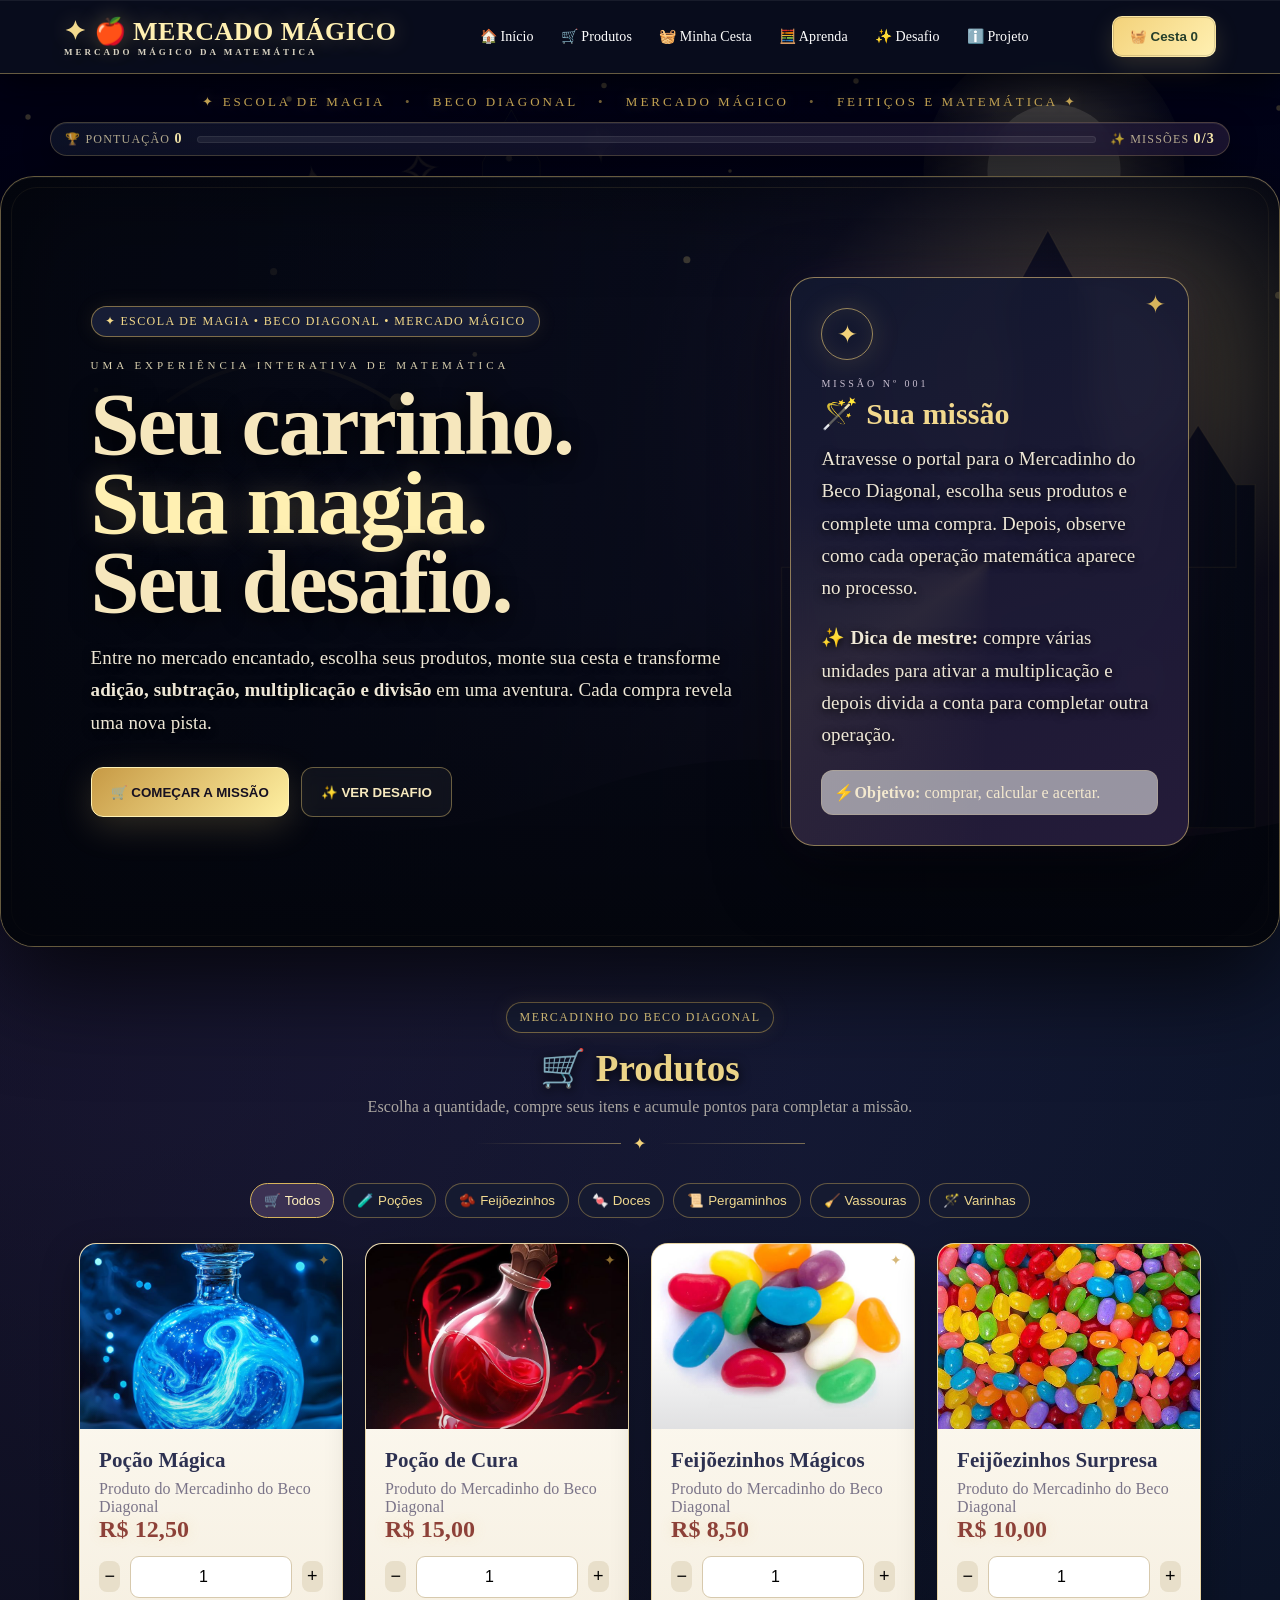
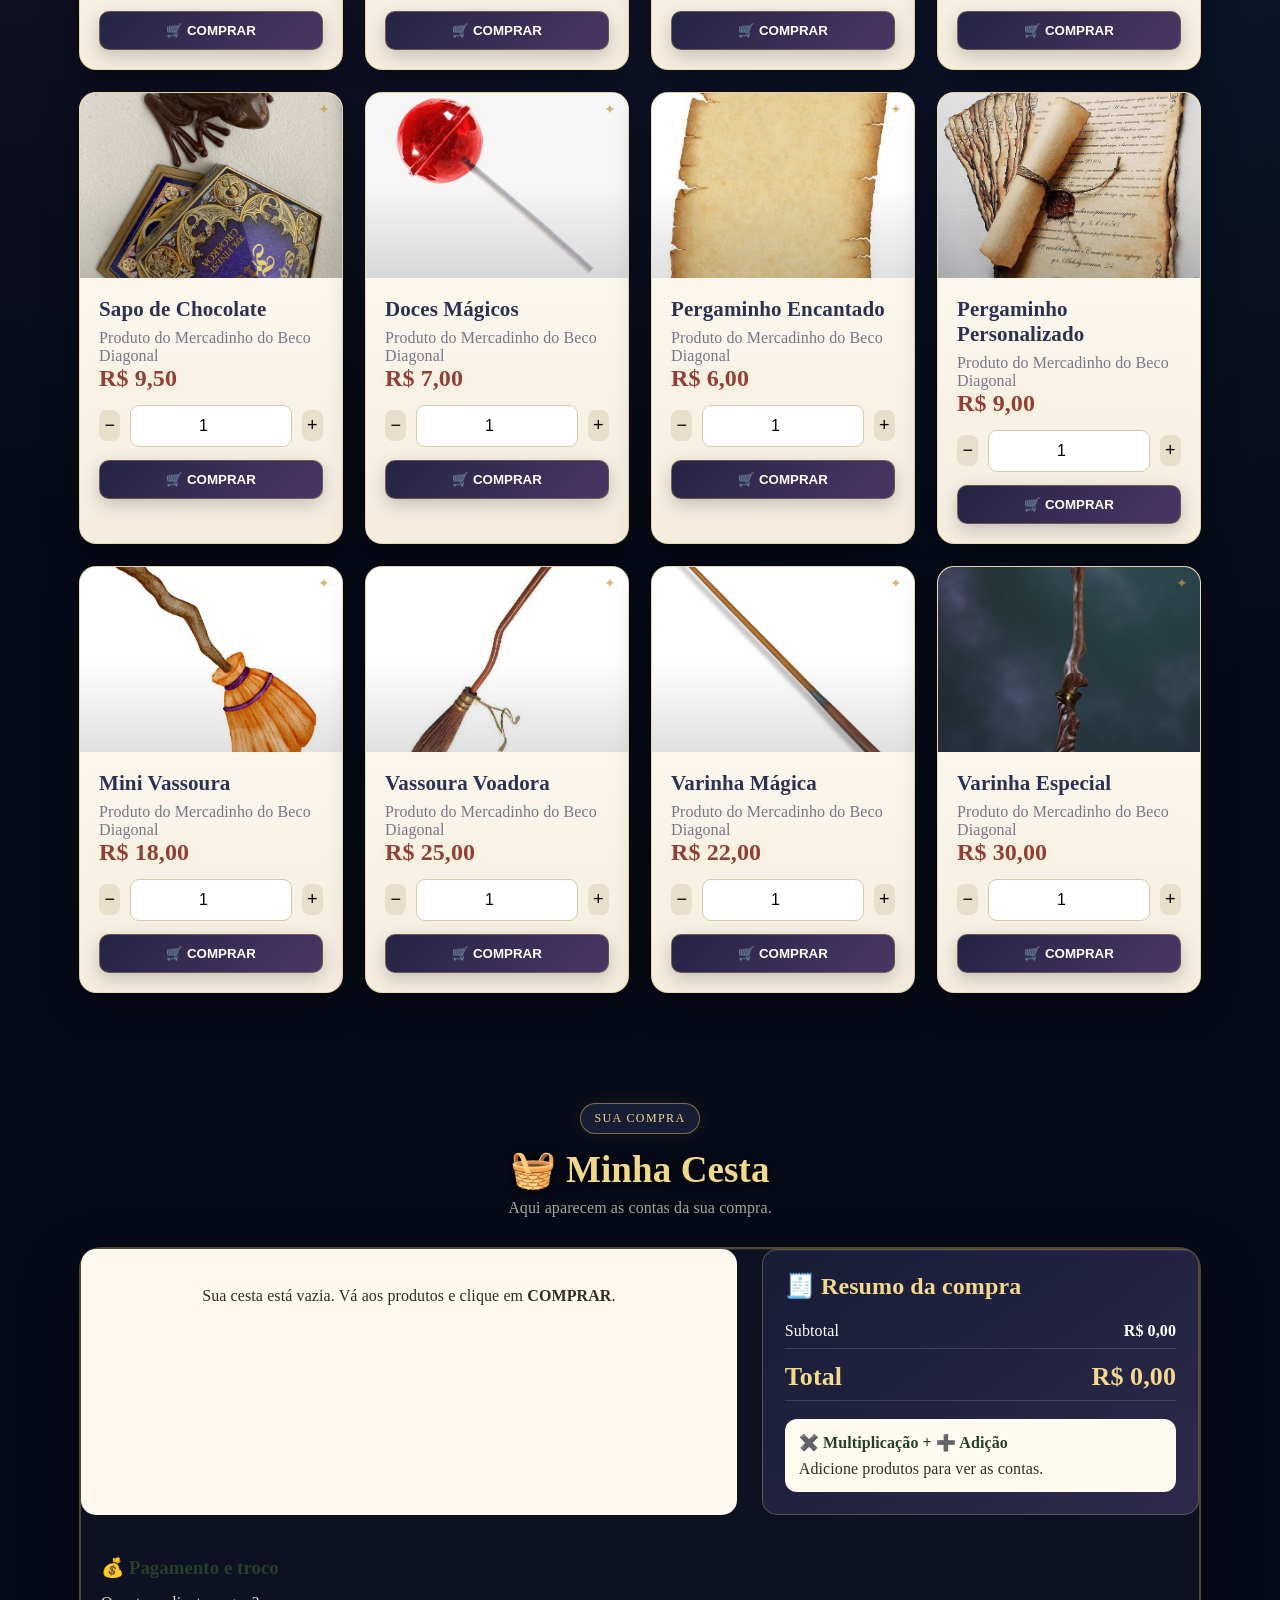
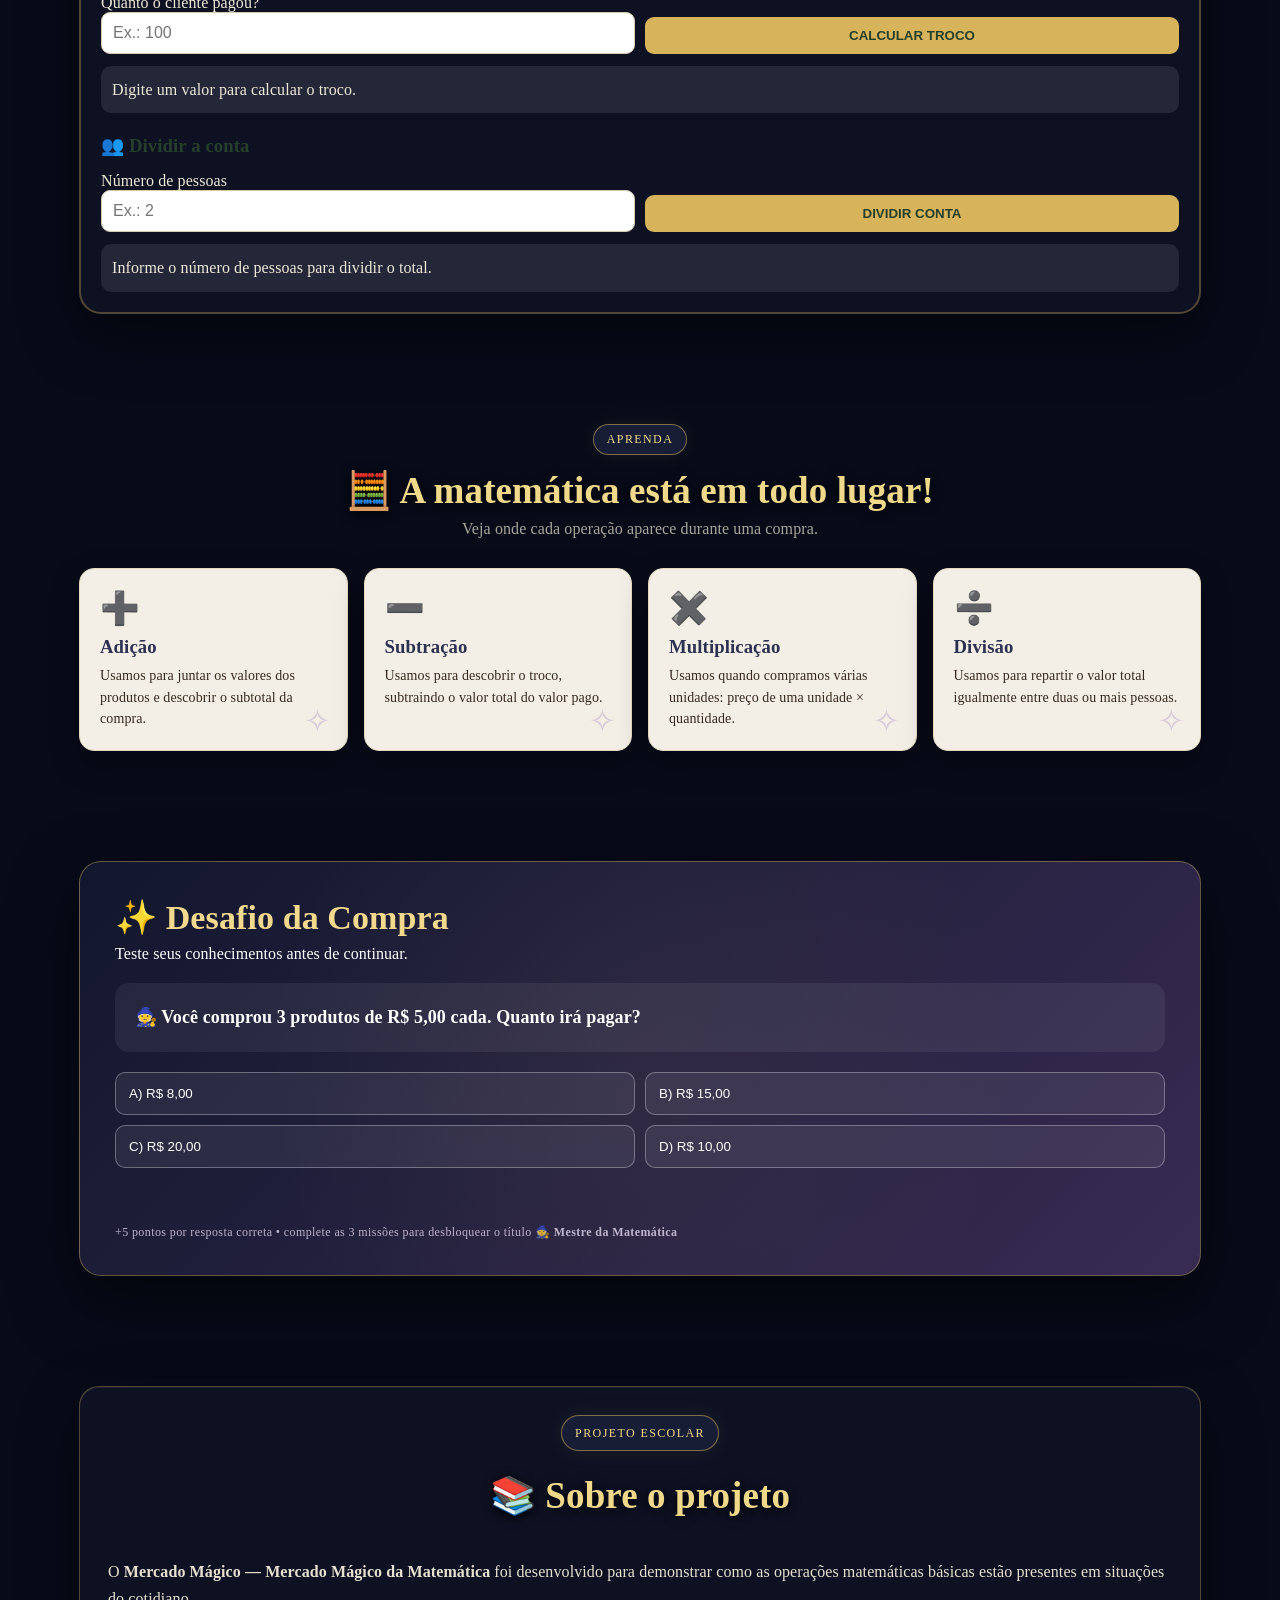
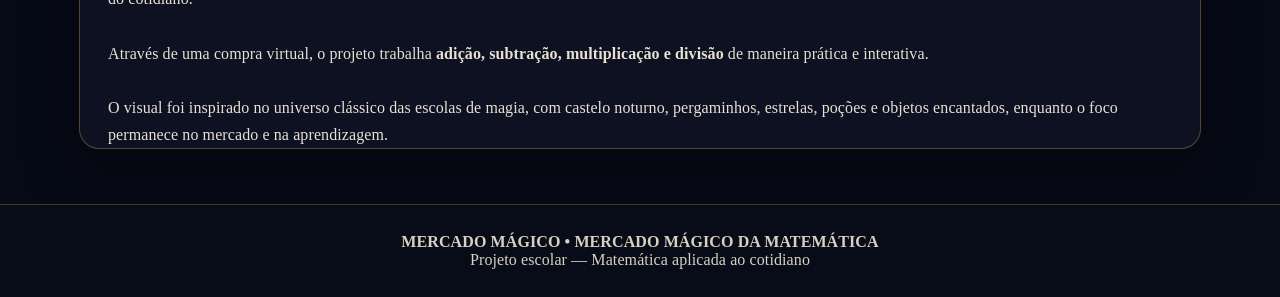
==== commit eb760c6c: "2.1" ====
--- a/index.html
+++ b/index.html
@@ -71,7 +71,6 @@
   <div class="receipt">
     <h3>🧾 Resumo da compra</h3>
     <div class="row"><span>Subtotal</span><b id="subtotal">R$ 0,00</b></div>
-    <div class="row"><span>Desconto</span><b id="discount">R$ 0,00</b></div>
     <div class="row total"><span>Total</span><span id="total">R$ 0,00</span></div>
     <div class="mathBox">
       <h4>✖️ Multiplicação + ➕ Adição</h4>
@@ -81,10 +80,6 @@
 </div>
 
 <div style="padding:20px">
-<h3 style="color:var(--verde);margin-bottom:10px">🏷️ Desconto educativo</h3>
-<p>Para demonstrar a subtração, compras a partir de R$ 50 recebem <b>10% de desconto</b>.</p>
-<div class="mathBox" id="discountMath">O cálculo aparecerá aqui quando sua cesta atingir R$ 50,00.</div>
-
 <h3 style="color:var(--verde);margin:22px 0 10px">💰 Pagamento e troco</h3>
 <div class="payGrid">
   <div><label>Quanto o cliente pagou?</label><input id="paid" type="number" min="0" step="0.01" placeholder="Ex.: 100"></div>
@@ -106,7 +101,7 @@
 <div class="title"><span class="badge">APRENDA</span><h2>🧮 A matemática está em todo lugar!</h2><p>Veja onde cada operação aparece durante uma compra.</p></div>
 <div class="lessonGrid">
   <div class="lesson"><div class="icon">➕</div><h3>Adição</h3><p>Usamos para juntar os valores dos produtos e descobrir o subtotal da compra.</p></div>
-  <div class="lesson"><div class="icon">➖</div><h3>Subtração</h3><p>Usamos para retirar o desconto do subtotal e também para descobrir o troco.</p></div>
+  <div class="lesson"><div class="icon">➖</div><h3>Subtração</h3><p>Usamos para descobrir o troco, subtraindo o valor total do valor pago.</p></div>
   <div class="lesson"><div class="icon">✖️</div><h3>Multiplicação</h3><p>Usamos quando compramos várias unidades: preço de uma unidade × quantidade.</p></div>
   <div class="lesson"><div class="icon">➗</div><h3>Divisão</h3><p>Usamos para repartir o valor total igualmente entre duas ou mais pessoas.</p></div>
 </div>
--- a/Style.css
+++ b/Style.css
@@ -89,7 +89,7 @@
 .hero>*{position:relative;z-index:1}.badge{background:#171d35;border:1px solid #d7b45c88;color:#f4da8a;box-shadow:0 0 20px #d7b45c18}
 h1{color:#f6e7bd;text-shadow:0 3px 25px #000;max-width:800px}.hero p{color:#f2eee4;text-shadow:0 2px 8px #000;max-width:760px}.primary{background:linear-gradient(135deg,#d7b45c,#f1d98b);box-shadow:0 7px 25px #d7b45c33}.heroCard{background:rgba(16,20,39,.88);border:1px solid #d7b45c88;color:#eee8d8;box-shadow:0 20px 50px #0007;backdrop-filter:blur(8px)}.heroCard h2{color:#f2d98e}.heroCard p{color:#e8e1d2}
 section{color:#efe9da}.title h2{color:#f1d98b;text-shadow:0 2px 12px #000}.title p{color:#d6d0c2}.categories button{background:#151a30;border-color:#d7b45c66;color:#f0d98f}.categories button.active,.categories button:hover{background:#3b3152;border-color:#d7b45c;color:#fff0bd}
-.card{background:linear-gradient(180deg,#fffdf7,#f5eedf);border-color:#d7b45c66}.productImage{background:radial-gradient(circle at 50% 30%,#fff5c7,#d9d5e7 42%,#272d4d 100%)}.cardBody h3{color:#2d3151}.buy{background:#29284a}.buy:hover{background:#46345e}
+.card{background:linear-gradient(180deg,#fffdf7,#f5eedf);border-color:#d7b45c66}.productImage{background:radial-gradient(circle at 50% 30%,#fff5c7,#d9d5e7 42%,#272d4d 100%)}.cardBody h3{color:#2d3151}.cardBody p{color:#655e78;opacity:.85}.buy{background:#29284a}.buy:hover{background:#46345e}
 .cartSection,.about{background:rgba(15,19,36,.92);border-color:#d7b45c55;box-shadow:0 18px 50px #0005}.cartList{background:#fdf9ef;color:#38291f}.receipt{background:linear-gradient(145deg,#171c36,#2e294b);border:1px solid #d7b45c55}.lesson{background:rgba(253,249,239,.96);color:#38291f}.lesson h3{color:#2d3151}.challenge{background:linear-gradient(135deg,#12172d,#382b52);border:1px solid #d7b45c66;box-shadow:0 20px 50px #0005}.about p{color:#e8e1d2;padding:0 28px}.about .title{padding-top:28px}footer{background:#080c18;border-top:1px solid #d7b45c44;color:#d8d1c2}
 .magicRibbon{max-width:1250px;margin:18px auto -10px;padding:10px 5%;text-align:center;color:#d7b45c;font-size:13px;letter-spacing:3px;text-transform:uppercase}.magicRibbon span{opacity:.6;padding:0 14px}
 @keyframes twinkle{0%,100%{opacity:.25;transform:scale(.9) rotate(0)}50%{opacity:.9;transform:scale(1.08) rotate(12deg)}}
